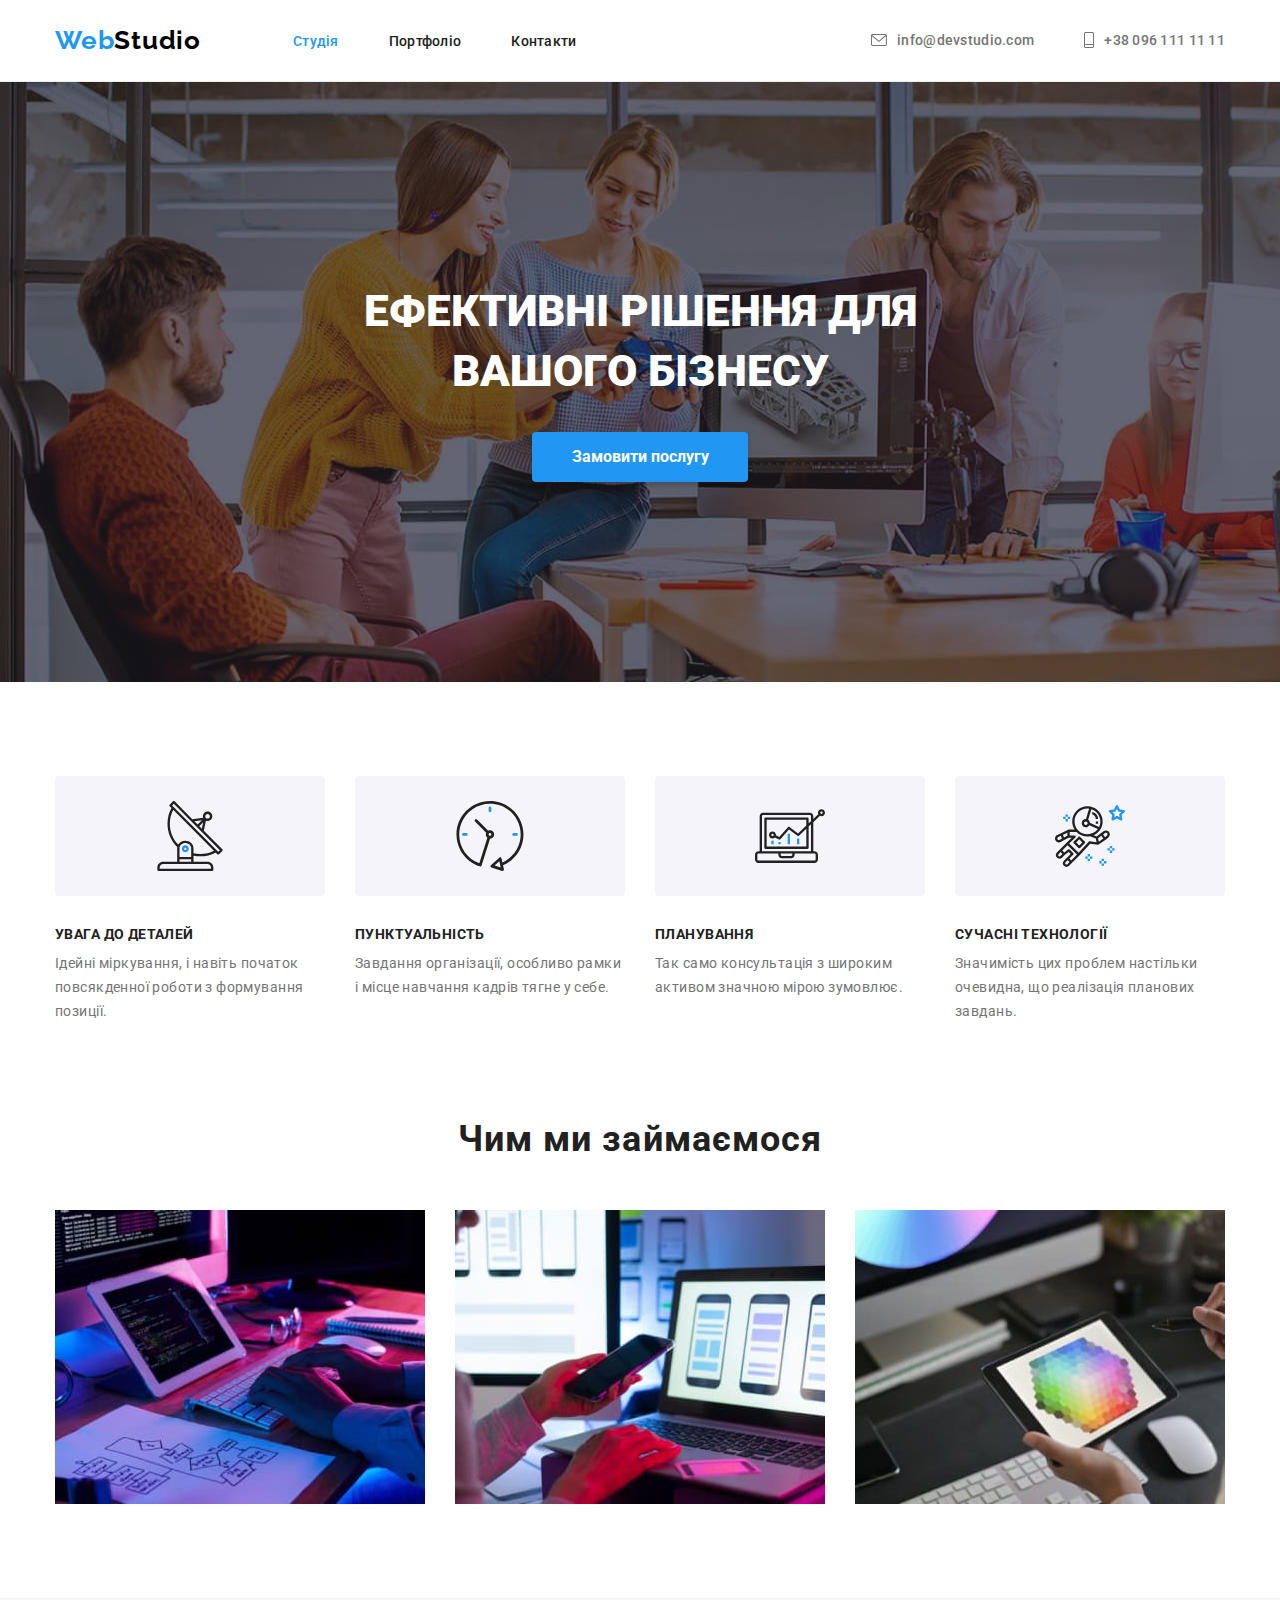
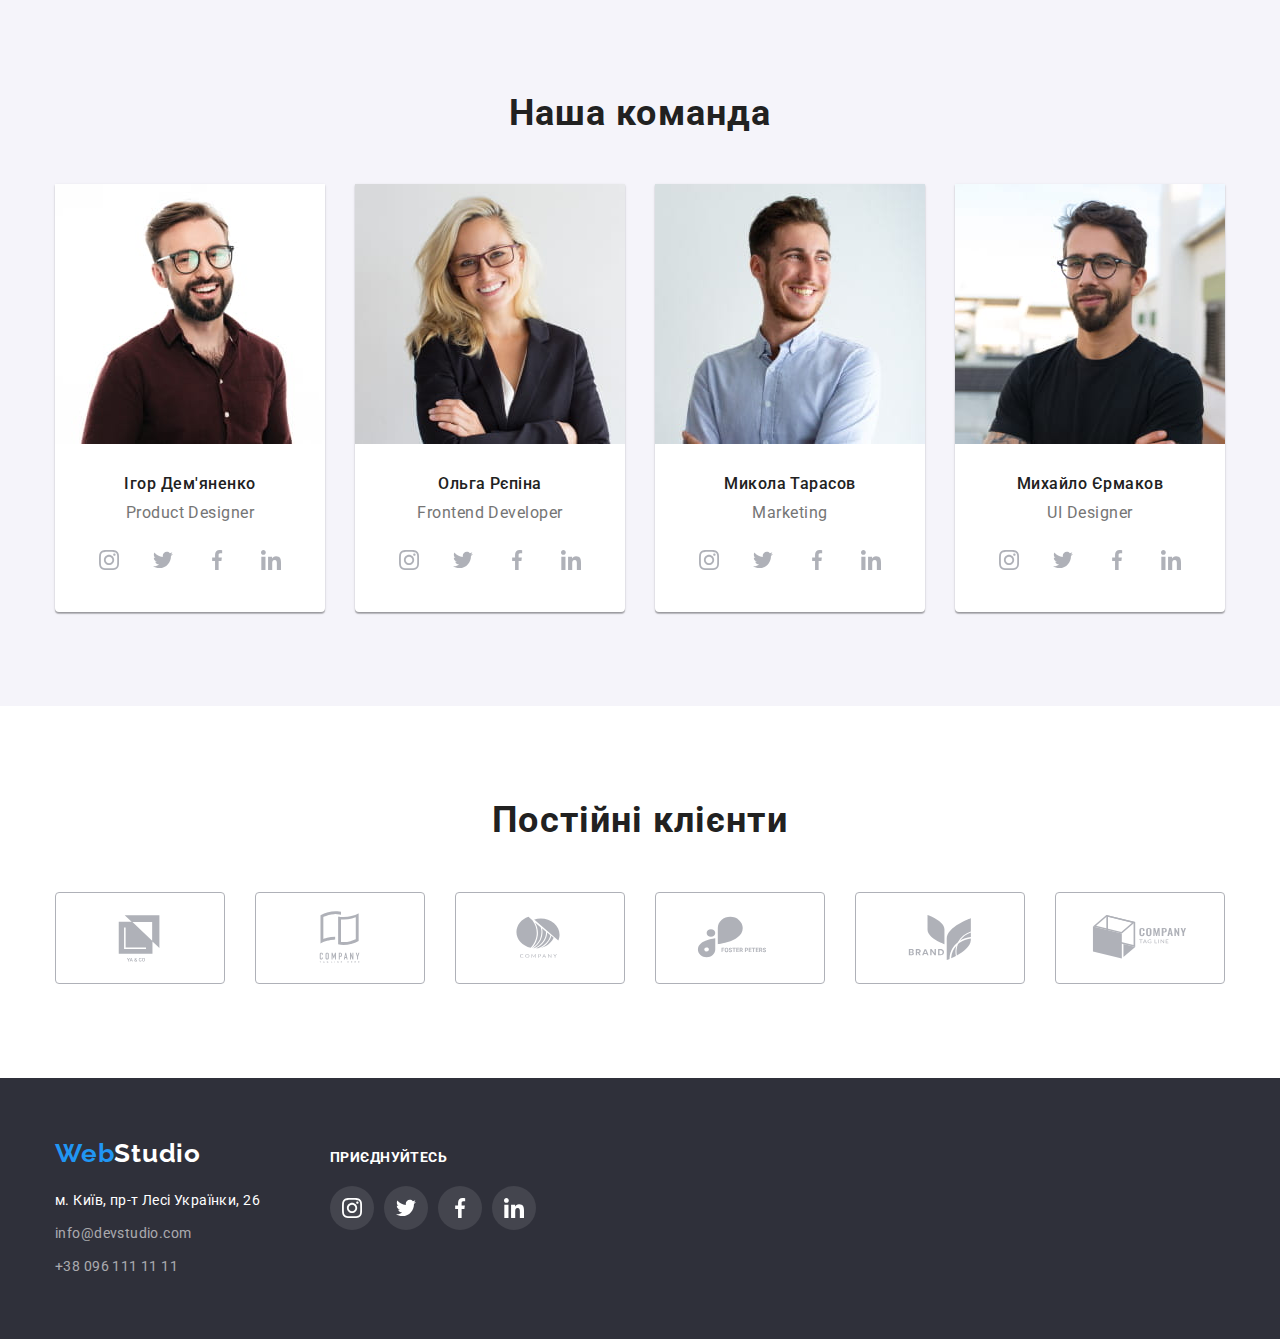
==== index.html @ cf9508d3 "start work" ====
<!DOCTYPE html>
<html lang="uk">
  <head>
    <meta charset="UTF-8" />
    <meta http-equiv="X-UA-Compatible" content="IE=edge" />
    <meta name="viewport" content="width=device-width, initial-scale=1.0" />
    <link rel="preconnect" href="https://fonts.googleapis.com" />
    <link rel="preconnect" href="https://fonts.gstatic.com" crossorigin />
    <link
      href="https://fonts.googleapis.com/css2?family=Raleway:wght@700&family=Roboto:wght@400;500;700;900&display=swap"
      rel="stylesheet"
    />
    <link
      rel="stylesheet"
      href="https://cdnjs.cloudflare.com/ajax/libs/modern-normalize/1.1.0/modern-normalize.min.css
    "
    />
    <link rel="stylesheet" href="./css/styles.css" />
    <title>Студія</title>
  </head>
  <body>
    <header class="header">
      <div class="container header-container">
        <a href="./index.html" class="logo">
          Web<span class="logo-black">Studio</span></a
        >
        <nav class="site-nav">
          <ul class="site-nav-list">
            <li class="site-nav-item">
              <a class="link-current" href="">Студія</a>
            </li>
            <li class="site-nav-item">
              <a class="link" href="./portfolio.html">Портфоліо</a>
            </li>
            <li class="site-nav-item">
              <a class="link" href="#">Контакти</a>
            </li>
          </ul>
        </nav>
        <ul class="site-contacts-list">
          <li class="site-contacts-item">
            <a href="mailto:info@devstudio.com" class="mail">
              <svg class="header-icons" width="16" height="12">
                <use href="./images/icons.svg#icon-envelope"></use>
              </svg>
              info@devstudio.com</a
            >
          </li>
          <li>
            <a href="tel:+380961111111" class="phone">
              <svg class="header-icons" width="10" height="16">
                <use href="./images/icons.svg#icon-phone"></use></svg
              >+38 096 111 11 11</a
            >
          </li>
        </ul>
      </div>
    </header>
    <main>
      <section class="hero overlay-hero">
        <div class="container">
          <h1 class="hero-title">
            Ефективні рішення для <br />
            вашого бізнесу
          </h1>
          <button type="button" class="hero-button">Замовити послугу</button>
        </div>
      </section>
      <section class="features">
        <div class="container">
          <h2 class="features-title">Особливості</h2>
          <ul class="features-list">
            <li class="features-item">
              <div class="icons-box">
                <svg class="features-icons">
                  <use href="./images/icons.svg#icon-antenna"></use>
                </svg>
              </div>
              <h3 class="features-subtitle">УВАГА ДО ДЕТАЛЕЙ</h3>
              <p class="features-text">
                Ідейні міркування, i навіть початок повсякденної роботи з
                формування позиції.
              </p>
            </li>
            <li class="features-item">
              <div class="icons-box">
                <svg class="features-icons">
                  <use href="./images/icons.svg#icon-clock"></use>
                </svg>
              </div>
              <h3 class="features-subtitle">ПУНКТУАЛЬНІСТЬ</h3>
              <p class="features-text">
                Завдання організації, особливо рамки i місце навчання кадрів
                тягне y ceбe.
              </p>
            </li>
            <li class="features-item">
              <div class="icons-box">
                <svg class="features-icons">
                  <use href="./images/icons.svg#icon-diagram"></use>
                </svg>
              </div>
              <h3 class="features-subtitle">ПЛАНУВАННЯ</h3>
              <p class="features-text">
                Так само консультація з широким активом значною мірою зумовлює.
              </p>
            </li>
            <li class="features-item">
              <div class="icons-box">
                <svg class="features-icons">
                  <use href="./images/icons.svg#icon-astronaut"></use>
                </svg>
              </div>
              <h3 class="features-subtitle">СУЧАСНІ ТЕХНОЛОГІЇ</h3>
              <p class="features-text">
                Значимість цих проблем настільки очевидна, що реалізація
                планових завдань.
              </p>
            </li>
          </ul>
        </div>
      </section>
      <section class="activities">
        <div class="container">
          <h2 class="activities-title">Чим ми займаємося</h2>
          <ul class="activities-list">
            <li class="activities-item">
              <img src="./images/img.jpg" alt="процес розробки" width="370" />
            </li>
            <li class="activities-item">
              <img
                src="./images/img2.jpg"
                alt="розробка мобільних додатків"
                width="370"
              />
            </li>
            <li class="activities-item">
              <img src="./images/img3.jpg" alt="розробка дизайну" width="370" />
            </li>
          </ul>
        </div>
      </section>
      <section class="team">
        <div class="container">
          <h2 class="team-title">Наша команда</h2>
          <ul class="team-list">
            <li class="team-item">
              <img
                class="team-img"
                src="./images/imgi.jpg"
                alt="Зображення Ігоря Дем'яненко Product Designer"
                width="270"
              />
              <div class="team-text-wrapper">
                <h3 class="team-subtitle">Ігор Дем'яненко</h3>
                <p class="team-text">Product Designer</p>
                <ul class="team-soc-list">
                  <li class="team-soc-item">
                    <a class="team-soc-link" href="">
                      <svg class="soc-icons" width="20" height="20">
                        <use href="./images/icons.svg#icon-instagram"></use>
                      </svg>
                    </a>
                  </li>
                  <li class="team-soc-item">
                    <a class="team-soc-link" href="">
                      <svg class="soc-icons" width="20" height="20">
                        <use href="./images/icons.svg#icon-twitter"></use>
                      </svg>
                    </a>
                  </li>
                  <li class="team-soc-item">
                    <a class="team-soc-link" href="">
                      <svg class="soc-icons" width="20" height="20">
                        <use href="./images/icons.svg#icon-facebook"></use>
                      </svg>
                    </a>
                  </li>
                  <li class="team-soc-item">
                    <a class="team-soc-link" href="">
                      <svg class="soc-icons" width="20" height="20">
                        <use href="./images/icons.svg#icon-linkedin"></use>
                      </svg>
                    </a>
                  </li>
                </ul>
              </div>
            </li>

            <li class="team-item">
              <img
                class="team-img"
                src="./images/imgo.jpg"
                alt="Зображення Ольги Рєпіної Frontend Developer"
                width="270"
              />
              <div class="team-text-wrapper">
                <h3 class="team-subtitle">Ольга Рєпіна</h3>
                <p class="team-text">Frontend Developer</p>
                <ul class="team-soc-list">
                  <li class="team-soc-item">
                    <a class="team-soc-link" href="">
                      <svg class="soc-icons" width="20" height="20">
                        <use href="./images/icons.svg#icon-instagram"></use>
                      </svg>
                    </a>
                  </li>
                  <li class="team-soc-item">
                    <a class="team-soc-link" href="">
                      <svg class="soc-icons" width="20" height="20">
                        <use href="./images/icons.svg#icon-twitter"></use>
                      </svg>
                    </a>
                  </li>
                  <li class="team-soc-item">
                    <a class="team-soc-link" href="">
                      <svg class="soc-icons" width="20" height="20">
                        <use href="./images/icons.svg#icon-facebook"></use>
                      </svg>
                    </a>
                  </li>
                  <li class="team-soc-item">
                    <a class="team-soc-link" href="">
                      <svg class="soc-icons" width="20" height="20">
                        <use href="./images/icons.svg#icon-linkedin"></use>
                      </svg>
                    </a>
                  </li>
                </ul>
              </div>
            </li>
            <li class="team-item">
              <img
                class="team-img"
                src="./images/imgm.jpg"
                alt="Зображення Миколи Тарасова Marketing"
                width="270"
              />
              <div class="team-text-wrapper">
                <h3 class="team-subtitle">Микола Тарасов</h3>
                <p class="team-text">Marketing</p>
                <ul class="team-soc-list">
                  <li class="team-soc-item">
                    <a class="team-soc-link" href="">
                      <svg class="soc-icons" width="20" height="20">
                        <use href="./images/icons.svg#icon-instagram"></use>
                      </svg>
                    </a>
                  </li>
                  <li class="team-soc-item">
                    <a class="team-soc-link" href="">
                      <svg class="soc-icons" width="20" height="20">
                        <use href="./images/icons.svg#icon-twitter"></use>
                      </svg>
                    </a>
                  </li>
                  <li class="team-soc-item">
                    <a class="team-soc-link" href="">
                      <svg class="soc-icons" width="20" height="20">
                        <use href="./images/icons.svg#icon-facebook"></use>
                      </svg>
                    </a>
                  </li>
                  <li class="team-soc-item">
                    <a class="team-soc-link" href="">
                      <svg class="soc-icons" width="20" height="20">
                        <use href="./images/icons.svg#icon-linkedin"></use>
                      </svg>
                    </a>
                  </li>
                </ul>
              </div>
              
            </li>
            <li class="team-item">
              <img
                class="team-img"
                src="./images/imgme.jpg"
                alt="Зображення Михайла Єрмакова UI Designer"
                width="270"
              />
              <div class="team-text-wrapper">
                <h3 class="team-subtitle">Михайло Єрмаков</h3>
                <p class="team-text">UI Designer</p>
                <ul class="team-soc-list">
                  <li class="team-soc-item">
                    <a class="team-soc-link" href="">
                      <svg class="soc-icons" width="20" height="20">
                        <use href="./images/icons.svg#icon-instagram"></use>
                      </svg>
                    </a>
                  </li>
                  <li class="team-soc-item">
                    <a class="team-soc-link" href="">
                      <svg class="soc-icons" width="20" height="20">
                        <use href="./images/icons.svg#icon-twitter"></use>
                      </svg>
                    </a>
                  </li>
                  <li class="team-soc-item">
                    <a class="team-soc-link" href="">
                      <svg class="soc-icons" width="20" height="20">
                        <use href="./images/icons.svg#icon-facebook"></use>
                      </svg>
                    </a>
                  </li>
                  <li class="team-soc-item">
                    <a class="team-soc-link" href="">
                      <svg class="soc-icons" width="20" height="20">
                        <use href="./images/icons.svg#icon-linkedin"></use>
                      </svg>
                    </a>
                  </li>
                </ul>
              </li>
            </ul>
              </div>
            
        </div>
      </section>
      <section class="regular-customers">
        <div class="container">
          <h2 class="customers-title">Постійні клієнти</h2>
          <ul class="customers-list">
            <li class="customers-item">
              <a class="customers-link" href="">
                <svg class="customers-icons" width="106" height="60">
                  <use href="./images/icons.svg#icon-Ya"></use>
                </svg>
              </a>
            </li>
            <li class="customers-item">
              <a class="customers-link" href="">
                <svg class="customers-icons" width="106" height="60">
                  <use href="./images/icons.svg#icon-company"></use></svg
              ></a>
            </li>
            <li class="customers-item">
              <a class="customers-link" href="">
                <svg class="customers-icons" width="106" height="60">
                  <use href="./images/icons.svg#icon-com"></use></svg
              ></a>
            </li>
            <li class="customers-item">
              <a class="customers-link" href="">
                <svg class="customers-icons" width="106" height="60">
                  <use href="./images/icons.svg#icon-foster"></use></svg
              ></a>
            </li>
            <li class="customers-item">
              <a class="customers-link" href="">
                <svg class="customers-icons" width="106" height="60">
                  <use href="./images/icons.svg#icon-brand"></use></svg
              ></a>
            </li>
            <li class="customers-item">
              <a class="customers-link" href="">
                <svg class="customers-icons" width="106" height="60">
                  <use href="./images/icons.svg#icon-tag"></use></svg
              ></a>
            </li>
          </ul>
        </div>
      </section>
    </main>
    <footer class="footer">
      <div class="container footer-box">
        <div class="footer-address">
          <a href="#" class="logo-footer">
            Web<span class="logo-white">Studio</span>
          </a>
          <address class="address">
            <ul class="addres-list">
              <li class="address-item">
                <a
                  class="map-navigation"
                  href="https://goo.gl/maps/qJkLGdFSGxie5VtJ8"
                  target="_blank"
                  rel="nooopener noreferrer"
                >
                  <span class="adr-text"
                    >м. Київ, пр-т Лесі Українки, 26</span
                  ></a
                >
              </li>
              <li class="address-item">
                <a class="mail-footer" href="mailto:info@devstudio.com"
                  >info@devstudio.com</a
                >
              </li>
              <li class="address-item">
                <a class="phone-footer" href="tel:+380961111111"
                  >+38 096 111 11 11</a
                >
              </li>
            </ul>
          </address>
        </div>
        <div class="footer-soc-box">
          <p class="soc-footer-text">приєднуйтесь</p>
          <ul class="soc-footer-list">
            <li class="soc-footer-item">
              <a class="soc-footer-link" href="">
                <svg class="soc-icons-footer" width="20" height="20">
                  <use href="./images/icons.svg#icon-instagram"></use></svg
              ></a>
            </li>
            <li class="soc-footer-item">
              <a class="soc-footer-link" href="">
                <svg class="soc-icons-footer" width="20" height="20">
                  <use href="./images/icons.svg#icon-twitter"></use></svg
              ></a>
            </li>
            <li class="soc-footer-item">
              <a class="soc-footer-link" href=""
                ><svg class="soc-icons-footer" width="20" height="20">
                  <use href="./images/icons.svg#icon-facebook"></use></svg
              ></a>
            </li>
            <li class="soc-footer-item">
              <a class="soc-footer-link" href=""
                ><svg class="soc-icons-footer" width="20" height="20">
                  <use href="./images/icons.svg#icon-linkedin"></use></svg
              ></a>
            </li>
          </ul>
        </div>
      </div>
    </footer>
  </body>
</html>
---- css/styles.css ----
:root {
  --primary-text-color: #757575;
  --secondary-text-color: #212121;
  --white-color: #ffffff;
  --blue-color: #2196f3;
  --footer-text-colors: rgba(255, 255, 255, 0.6);
  --background-color-hero-footer: #2f303a;
  --main-background-color: #ffffff;
  --backgrount-color-team: #f5f4fa;
  --backgrount-btn-active: #188ce8;
  --border-header: #ececec;
  --border-portfolio-pictures: #eeeeee;
  --link-icons-color: #afb1b8;
  --footer-background-icons: rgba(255, 255, 255, 0.1);
}
/* -----------------BODY------------------------- */
h1,
h2,
h3,
h4,
h5,
h6,
p {
  margin: 0;
}
ul {
  list-style: none;
  margin: 0;
  padding: 0;
}

body {
  font-family: "Roboto", sans-serif;
  color: var(--primary-text-color);
  background-color: var(--main-background-color);
}
li {
  list-style-type: none;
}
img {
  display: block;
  max-width: 100%;
  height: auto;
}
.container {
  width: 1200px;
  margin: 0 auto;
  padding-left: 15px;
  padding-right: 15px;
}
/* -----------------HEADER--------------------------- */
.header {
  background-color: var(--white-color);
  border-bottom: 1px solid var(--border-header);
}
.container.header-container {
  display: flex;
  align-items: center;
}
.site-nav {
  margin-right: auto;
}
.site-nav-list {
  display: flex;
  gap: 50px;
  text-align: center;
}
.site-contacts-list {
  display: flex;
  gap: 50px;
  margin-left: auto;
}
.logo {
  color: var(--blue-color);
  padding-top: 25px;
  padding-bottom: 25px;
  margin-right: 92px;

  font-family: "Raleway", sans-serif;
  font-weight: 700;
  font-size: 26px;
  line-height: 1.1923;
  letter-spacing: 0.03em;
  text-decoration-line: none;
}
.logo-black {
  color: #000000;
}
.link {
  color: var(--secondary-text-color);
  font-weight: 500;
  font-size: 14px;
  line-height: 1.1428;
  letter-spacing: 0.02em;
  text-decoration-line: none;
}
.site-nav-item > .link {
  display: block;
  padding-bottom: 32px;
  padding-top: 32px;
}
.site-nav .link:hover,
.site-nav .link:focus {
  color: var(--blue-color);
}

.site-nav .link-current {
  color: var(--blue-color);
  padding-bottom: 32px;
  padding-top: 32px;
  display: block;

  text-decoration-line: none;
  font-weight: 500;
  font-size: 14px;
  line-height: 1.1428;
  letter-spacing: 0.02em;
}

.phone,
.mail {
  color: var(--primary-text-color);

  display: flex;
  align-items: center;
  justify-content: center;
  width: 100%;
  height: 100%;
  padding-top: 32px;
  padding-bottom: 32px;

  font-weight: 500;
  font-size: 14px;
  line-height: 1.1428;
  letter-spacing: 0.02em;
  text-decoration-line: none;
}
.header-icons {
  fill: currentColor;
  margin-right: 10px;
}
.mail:hover .header-icons,
.mail:focus .header-icons {
  fill: var(--blue-color);
}

.mail:hover {
  color: var(--blue-color);
}
.phone:hover .header-icons,
.phone:focus .header-icons {
  fill: var(--blue-color);
}

.phone:hover {
  color: var(--blue-color);
}

.phone:focus {
  color: var(--blue-color);
}
.mail:focus {
  color: var(--blue-color);
}
/* -----------------------SECTION HERO------------------ */
.hero {
  background-color: var(--background-color-hero-footer);
  text-align: center;
  padding-top: 200px;
  padding-bottom: 200px;
}
.overlay-hero {
  max-width: 1600px;
  margin-left: auto;
  margin-right: auto;
  background-image: linear-gradient(
      rgba(47, 48, 58, 0.4),
      rgba(47, 48, 58, 0.4)
    ),
    url(../images/Imgherobackground.jpg);
  background-size: cover;
}
.hero-title {
  color: var(--white-color);
  margin-bottom: 30px;

  font-family: "Roboto";
  font-weight: 900;
  font-size: 44px;
  text-transform: uppercase;
  line-height: 1.3636;
}
.hero-button {
  color: var(--white-color);
  padding: 10px 32px;
  min-width: 216px;

  font-family: inherit;
  font-weight: 700;
  font-size: 16px;
  line-height: 1.875;
  cursor: pointer;

  background: var(--blue-color);
  box-shadow: 0px 4px 4px rgba(0, 0, 0, 0.15);
  border-radius: 4px;
  border: 0ch;
}
.hero-button:hover,
.hero-button:focus {
  background-color: var(--backgrount-btn-active);
}
/* ----------------SECTION FEATURES----------------- */
.features {
  padding-top: 94px;
  padding-bottom: 94px;
}
/* visually-hidden */
.features-title {
  position: absolute;
  width: 1px;
  height: 1px;
  margin: -1px;
  border: 0;
  padding: 0;
  white-space: nowrap;
  clip-path: inset(100%);
  clip: rect(0 0 0 0);
  overflow: hidden;
}
.features-list {
  display: flex;
  gap: 30px;
}
.features-item {
  flex-basis: calc((100% - 90px) / 4);
}
.icons-box {
  display: flex;
  align-items: center;
  justify-content: center;
  margin-bottom: 30px;
  width: 270px;
  height: 120px;
  background: var(--backgrount-color-team);

  border-radius: 4px;
}
.features-icons {
  width: 70px;
  height: 70px;
  display: block;
}
.features-subtitle {
  color: var(--secondary-text-color);
  margin-bottom: 10px;

  font-size: 14px;
  line-height: 1.1428;
  letter-spacing: 0.03em;
  text-transform: uppercase;
}
.features-text {
  color: var(--primary-text-color);

  font-size: 14px;
  line-height: 1.7142;
  letter-spacing: 0.03em;
}

/* ------------SECTION ACTIVITIES----------------------- */
.activities {
  padding-bottom: 94px;
}
.activities-title {
  color: var(--secondary-text-color);
  margin-bottom: 50px;

  font-size: 36px;
  line-height: 1.1666;
  text-align: center;
  letter-spacing: 0.03em;
}
.activities-list {
  display: flex;
  gap: 30px;
}
.activities-item {
  flex-basis: calc((100% - 60px) / 3);
}

/* -------------SECTION OUR TEAM---------------------------- */
.team {
  background-color: var(--backgrount-color-team);
  padding-top: 94px;
  padding-bottom: 94px;
}
.team-title {
  color: var(--secondary-text-color);

  margin-bottom: 50px;
  font-size: 36px;
  line-height: 1.1666;
  text-align: center;
  letter-spacing: 0.03em;
}
.team-list {
  display: flex;
  gap: 30px;
  margin-left: auto;
  margin-right: auto;
}
.team-item {
  flex-basis: calc((100% - 90px) / 4);
}
.team-text-wrapper {
  padding-bottom: 30px;
  padding-top: 30px;
  padding-right: 32px;
  padding-left: 32px;
}
.team-soc-list {
  display: flex;
  justify-content: center;
  gap: 10px;
}
.team-soc-item {
  width: 44px;
  height: 44px;
}
.team-soc-link {
  width: 100%;
  height: 100%;
  background-color: var(--white-color);
  border-radius: 50%;
  display: flex;
  align-items: center;
  justify-content: center;
}
.team-soc-link:hover,
.team-soc-link:focus {
  background-color: var(--blue-color);
}
.team-soc-link:hover .soc-icons {
  fill: var(--white-color);
}
.team-soc-link:focus .soc-icons {
  fill: var(--white-color);
}
.soc-icons {
  fill: var(--link-icons-color);
}
.team-item {
  box-shadow: 0px 1px 3px rgba(0, 0, 0, 0.12), 0px 1px 1px rgba(0, 0, 0, 0.14),
    0px 2px 1px rgba(0, 0, 0, 0.2);
  border-radius: 0px 0px 4px 4px;
}
.team-list > .team-item {
  background-color: var(--white-color);
}
.team-subtitle {
  color: var(--secondary-text-color);
  margin-bottom: 10px;

  font-weight: 500;
  font-size: 16px;
  line-height: 1.1875;
  text-align: center;
  letter-spacing: 0.03em;
}
.team-text {
  font-size: 16px;
  line-height: 1.1875;
  text-align: center;
  letter-spacing: 0.03em;
  margin-bottom: 16px;
}
/* ---------------regular-customers-------- */
.regular-customers {
  padding-top: 94px;
  padding-bottom: 94px;
}
.customers-title {
  color: var(--secondary-text-color);

  font-weight: 700;
  font-size: 36px;
  line-height: 1.16;
  text-align: center;
  letter-spacing: 0.03em;
  margin-bottom: 50px;
}
.customers-list {
  display: flex;
  gap: 30px;
}
.customers-item {
  background-color: var(--white-color);
  width: 170px;
  height: 92px;
  border: 1px solid #afb1b8;
  border-radius: 4px;
}
.customers-item:hover {
  border-color: var(--blue-color);
}

.customers-link {
  color: var(--link-icons-color);
  width: 100%;
  height: 100%;
  display: flex;
  align-items: center;
  justify-content: center;
}
.customers-link:hover,
.customers-link:focus {
  color: var(--blue-color);
}
.customers-icons {
  fill: currentColor;
}
/* ---------------FOOTER--------------------- */
.footer {
  background-color: var(--background-color-hero-footer);
  padding-top: 60px;
  padding-bottom: 60px;
}
.logo-footer {
  color: var(--blue-color);
  display: block;
  margin-bottom: 20px;

  font-family: "Raleway", sans-serif;
  font-weight: 700;
  font-size: 26px;
  line-height: 1.1923;
  letter-spacing: 0.03em;
  text-decoration-line: none;
}
.logo-white {
  color: var(--white-color);
}
.address {
  font-family: "Roboto";
  font-style: normal;
  font-size: 14px;
  line-height: 1.7142;
  letter-spacing: 0.03em;
}
.adr-text {
  color: var(--white-color);
  display: block;
  margin-bottom: 9px;
}
.map-navigation {
  margin-bottom: 9px;
  text-decoration-line: none;
}
.adr-text:hover,
.adr-text:focus {
  color: var(--blue-color);
}
.address-item > .phone-footer {
  color: var(--footer-text-colors);
  text-decoration: none;
}
.address-item > .mail-footer {
  color: var(--footer-text-colors);
  text-decoration-line: none;
}
.mail-footer {
  display: block;
  margin-bottom: 9px;
}
.mail-footer:hover {
  color: var(--blue-color);
}
.phone-footer:hover {
  color: var(--blue-color);
}
.footer-box {
  display: flex;
  align-items: baseline;
  justify-content: flex-start;
}
.footer-soc-box {
  margin-left: 70px;
}

.soc-footer-text {
  margin-bottom: 20px;
  color: var(--white-color);
  font-weight: 700;
  font-size: 14px;
  line-height: 1.14;
  letter-spacing: 0.03em;
  text-transform: uppercase;
}
.soc-footer-list {
  display: flex;
  align-items: center;
  justify-content: center;
  gap: 10px;
}
.soc-footer-item {
  height: 44px;
  width: 44px;
}
.soc-footer-link {
  width: 100%;
  height: 100%;
  background-color: var(--footer-background-icons);
  border-radius: 50%;
  display: flex;
  align-items: center;
  justify-content: center;
}
.soc-footer-link:hover,
.soc-footer-link:focus {
  background-color: var(--blue-color);
}
.soc-icons-footer {
  fill: var(--white-color);
}
/* --------------PORTFOLIO-------------- */

.main-portfolio {
  background-color: var(--main-background-color);
  padding-top: 94px;
  padding-bottom: 94px;
}
.portfolio-title {
  position: absolute;
  width: 1px;
  height: 1px;
  margin: -1px;
  border: 0;
  padding: 0;
  white-space: nowrap;
  clip-path: inset(100%);
  clip: rect(0 0 0 0);
  overflow: hidden;
}
.portfolio-btn-list {
  display: flex;
  gap: 8px;
  justify-content: center;
  margin-bottom: 34px;
}
.portfolio-btn {
  text-align: center;
  color: var(--secondary-text-color);
  min-width: 73px;
  padding: 6px 25px;
  font-family: inherit;
  font-weight: 500;
  font-size: 16px;
  line-height: 1.625;
  border: 0ch;
  letter-spacing: 0.03em;
  cursor: pointer;
  border-radius: 4px;
}
.portfolio-btn:hover,
.portfolio-btn:focus {
  color: var(--white-color);
  background-color: var(--blue-color);
  box-shadow: 0px 3px 1px rgba(0, 0, 0, 0.1), 0px 1px 2px rgba(0, 0, 0, 0.08),
    0px 2px 2px rgba(0, 0, 0, 0.12);
}

.examples-list {
  display: flex;
  flex-wrap: wrap;
  gap: 30px;
}

.examples-list-item {
  background-color: var(--white-color);
  flex-basis: calc((100% - 60px) / 3);
}

.examples-subtitle {
  font-size: 18px;
  line-height: 2;
  letter-spacing: 0.06em;
  color: var(--secondary-text-color);
}
.examples-link {
  text-decoration: none;
  display: block;
}
.examples-link:hover {
  box-shadow: 0px 1px 1px rgba(0, 0, 0, 0.12), 0px 4px 4px rgba(0, 0, 0, 0.06),
    1px 4px 6px rgba(0, 0, 0, 0.16);
}
.examples-text {
  color: var(--primary-text-color);
  font-size: 16px;
  line-height: 1.875;
  letter-spacing: 0.03em;
}
.portfolio-wrapper {
  padding: 20px 24px;
  border: 1px solid var(--border-portfolio-pictures);
}
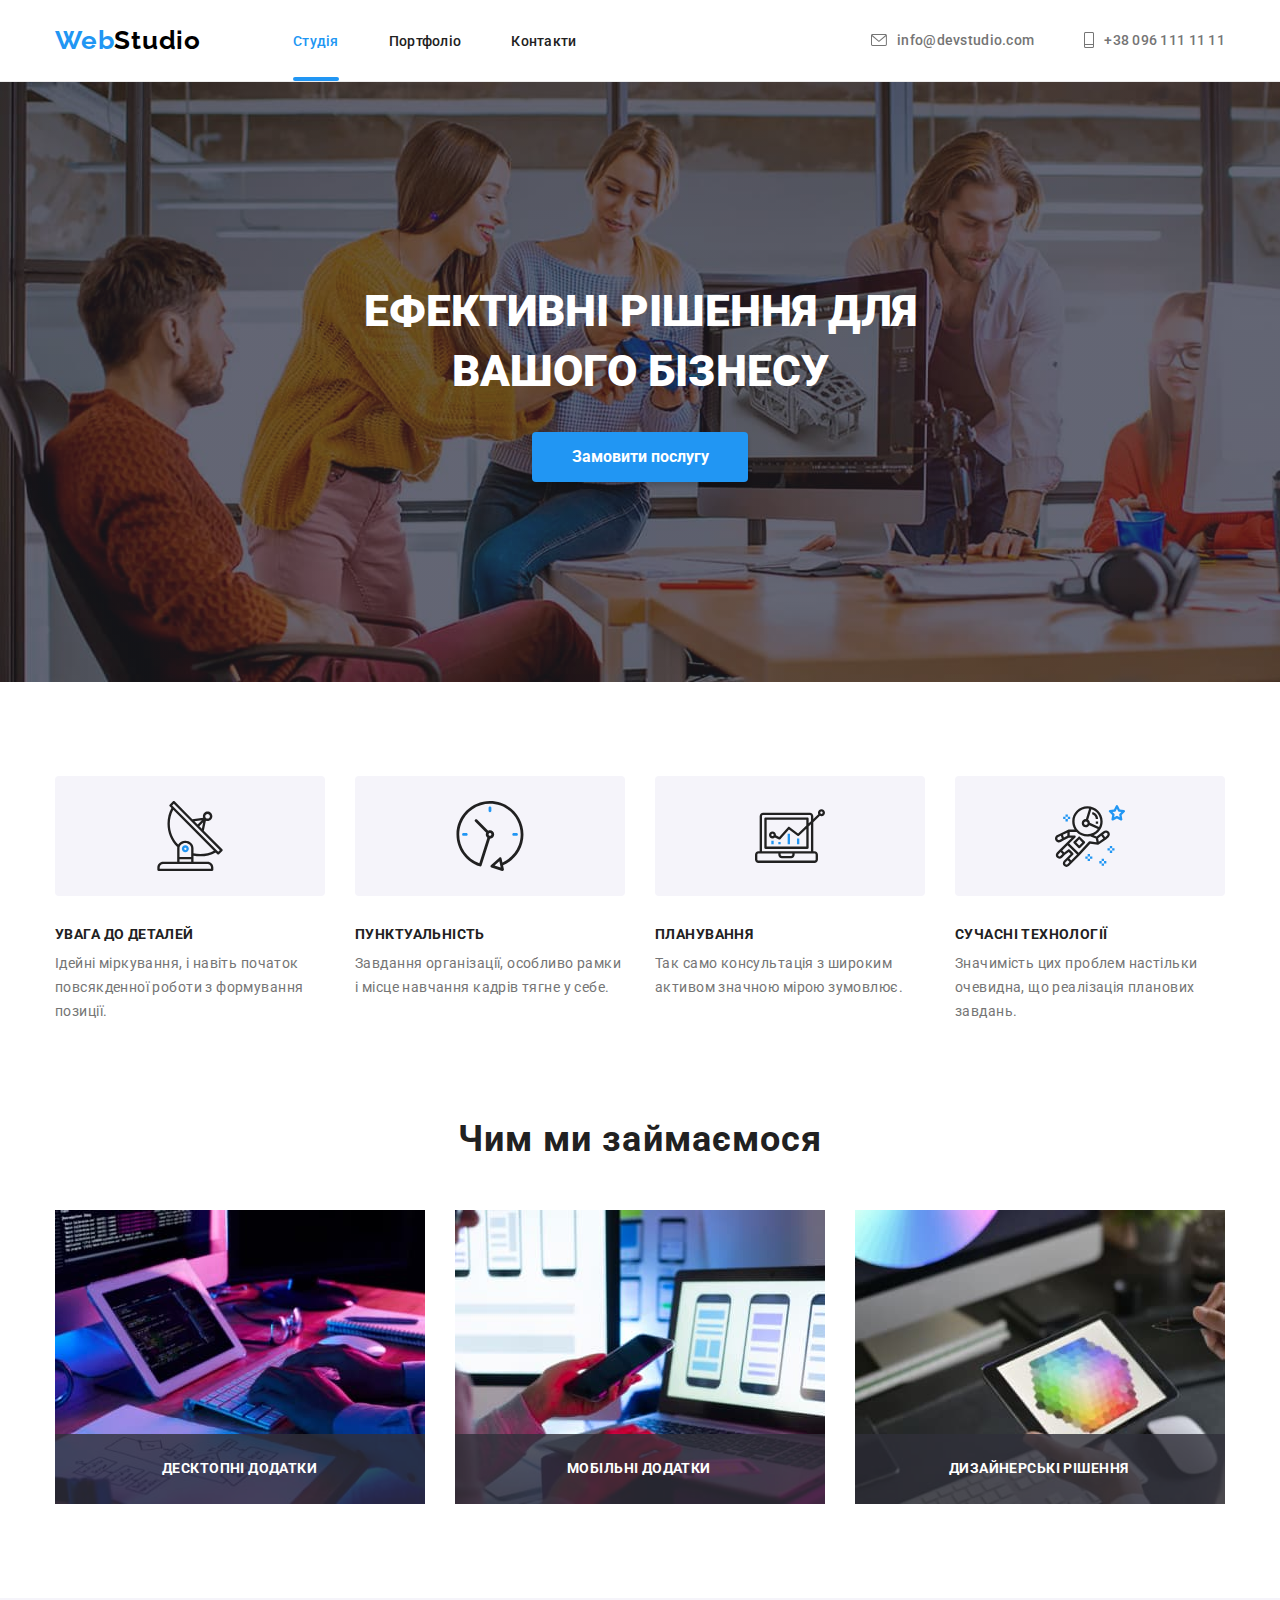
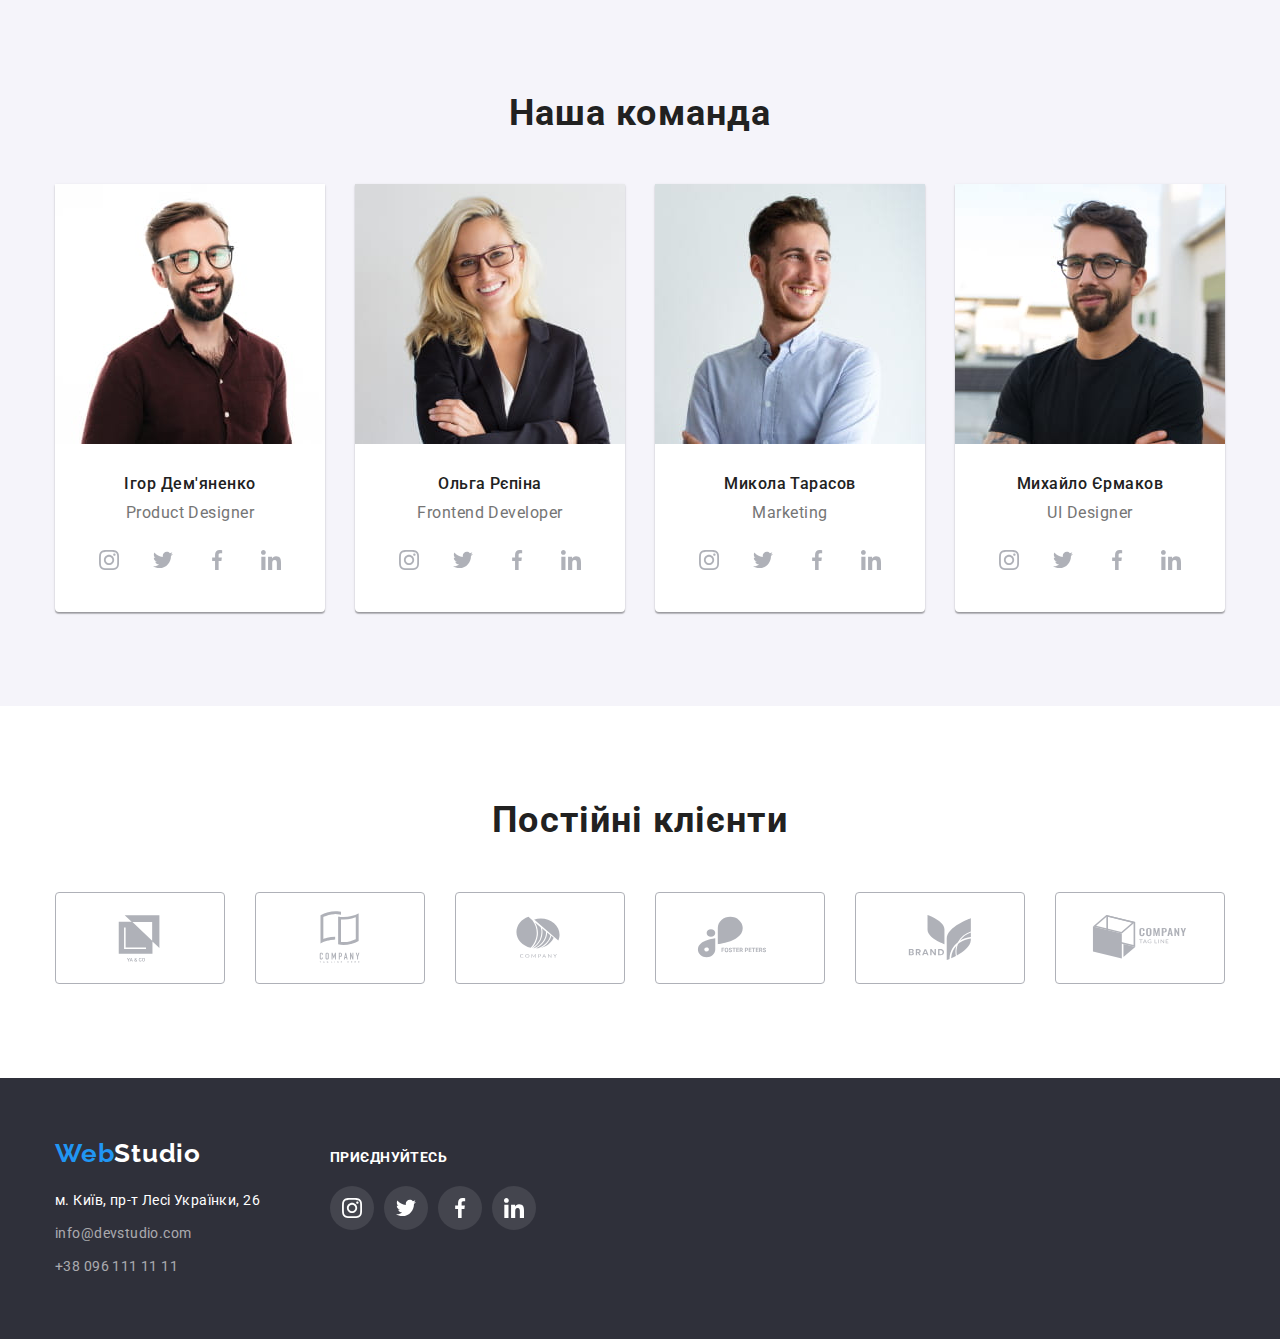
==== commit 9a0f14aa: "homework5" ====
--- a/index.html
+++ b/index.html
@@ -63,7 +63,7 @@
             Ефективні рішення для <br />
             вашого бізнесу
           </h1>
-          <button type="button" class="hero-button">Замовити послугу</button>
+          <button type="button" class="hero-button" data-modal-open>Замовити послугу</button>
         </div>
       </section>
       <section class="features">
@@ -126,6 +126,7 @@
           <ul class="activities-list">
             <li class="activities-item">
               <img src="./images/img.jpg" alt="процес розробки" width="370" />
+              <p class="activities-text text-one">Десктопні додатки</p>
             </li>
             <li class="activities-item">
               <img
@@ -133,9 +134,11 @@
                 alt="розробка мобільних додатків"
                 width="370"
               />
+              <p class="activities-text text-two">Мобільні додатки</p>
             </li>
             <li class="activities-item">
               <img src="./images/img3.jpg" alt="розробка дизайну" width="370" />
+              <p class="activities-text text-three">Дизайнерські рішення</p>
             </li>
           </ul>
         </div>
@@ -427,5 +430,16 @@
         </div>
       </div>
     </footer>
+    <div class="backdrop is-hidden" data-modal>
+      <div class="modal">
+        <button class="modal-close" type="button" data-modal-close>
+          <svg class="modal-icons" width="11" height="11">
+            <use href="./images/icons.svg#icon-close-btn"  ></use>
+
+          </svg>
+        </button>
+      </div>
+    </div>
+    <script src="./js/modal.js"></script>
   </body>
 </html>
--- a/css/styles.css
+++ b/css/styles.css
@@ -12,6 +12,7 @@
   --border-portfolio-pictures: #eeeeee;
   --link-icons-color: #afb1b8;
   --footer-background-icons: rgba(255, 255, 255, 0.1);
+  --transition-timing-function: cubic-bezier(0.4, 0, 0.2, 1);
 }
 /* -----------------BODY------------------------- */
 h1,
@@ -93,6 +94,10 @@
   line-height: 1.1428;
   letter-spacing: 0.02em;
   text-decoration-line: none;
+
+  transition: color;
+  transition-duration: 250ms;
+  transition-timing-function: var(--transition-timing-function);
 }
 .site-nav-item > .link {
   display: block;
@@ -105,6 +110,8 @@
 }
 
 .site-nav .link-current {
+  position: relative;
+
   color: var(--blue-color);
   padding-bottom: 32px;
   padding-top: 32px;
@@ -115,8 +122,22 @@
   font-size: 14px;
   line-height: 1.1428;
   letter-spacing: 0.02em;
-}
-
+
+  transition: color;
+  transition-duration: 250ms;
+  transition-timing-function: var(--transition-timing-function);
+}
+.site-nav .link-current::after {
+  position: absolute;
+  bottom: -1px;
+
+  content: "";
+  display: block;
+  width: 100%;
+  height: 4px;
+  background-color: var(--blue-color);
+  border-radius: 2px;
+}
 .phone,
 .mail {
   color: var(--primary-text-color);
@@ -134,6 +155,10 @@
   line-height: 1.1428;
   letter-spacing: 0.02em;
   text-decoration-line: none;
+
+  transition: color;
+  transition-duration: 250ms;
+  transition-timing-function: var(--transition-timing-function);
 }
 .header-icons {
   fill: currentColor;
@@ -205,6 +230,10 @@
   box-shadow: 0px 4px 4px rgba(0, 0, 0, 0.15);
   border-radius: 4px;
   border: 0ch;
+
+  transition: background-color;
+  transition-duration: 250ms;
+  transition-timing-function: var(--transition-timing-function);
 }
 .hero-button:hover,
 .hero-button:focus {
@@ -287,8 +316,37 @@
 }
 .activities-item {
   flex-basis: calc((100% - 60px) / 3);
-}
-
+  position: relative;
+}
+
+.activities-text {
+  padding-top: 27px;
+  padding-bottom: 27px;
+  position: absolute;
+  bottom: 0;
+  width: 100%;
+  font-weight: 700;
+  font-size: 14px;
+  line-height: 1.14;
+
+  letter-spacing: 0.03em;
+  text-transform: uppercase;
+
+  color: var(--white-color);
+  background: rgba(47, 48, 58, 0.8);
+}
+.text-one {
+  padding-left: 107px;
+  padding-right: 107px;
+}
+.text-two {
+  padding-left: 112px;
+  padding-right: 112px;
+}
+.text-three {
+  padding-left: 94px;
+  padding-right: 94px;
+}
 /* -------------SECTION OUR TEAM---------------------------- */
 .team {
   background-color: var(--backgrount-color-team);
@@ -336,6 +394,10 @@
   display: flex;
   align-items: center;
   justify-content: center;
+
+  transition: background-color;
+  transition-duration: 250ms;
+  transition-timing-function: var(--transition-timing-function);
 }
 .team-soc-link:hover,
 .team-soc-link:focus {
@@ -349,6 +411,9 @@
 }
 .soc-icons {
   fill: var(--link-icons-color);
+  transition: fill;
+  transition-duration: 250ms;
+  transition-timing-function: var(--transition-timing-function);
 }
 .team-item {
   box-shadow: 0px 1px 3px rgba(0, 0, 0, 0.12), 0px 1px 1px rgba(0, 0, 0, 0.14),
@@ -400,6 +465,10 @@
   height: 92px;
   border: 1px solid #afb1b8;
   border-radius: 4px;
+
+  transition: border-color;
+  transition-duration: 250ms;
+  transition-timing-function: var(--transition-timing-function);
 }
 .customers-item:hover {
   border-color: var(--blue-color);
@@ -412,6 +481,10 @@
   display: flex;
   align-items: center;
   justify-content: center;
+
+  transition: color;
+  transition-duration: 250ms;
+  transition-timing-function: var(--transition-timing-function);
 }
 .customers-link:hover,
 .customers-link:focus {
@@ -419,6 +492,10 @@
 }
 .customers-icons {
   fill: currentColor;
+
+  transition: fill;
+  transition-duration: 250ms;
+  transition-timing-function: var(--transition-timing-function);
 }
 /* ---------------FOOTER--------------------- */
 .footer {
@@ -452,6 +529,10 @@
   color: var(--white-color);
   display: block;
   margin-bottom: 9px;
+
+  transition: color;
+  transition-duration: 250ms;
+  transition-timing-function: var(--transition-timing-function);
 }
 .map-navigation {
   margin-bottom: 9px;
@@ -472,6 +553,13 @@
 .mail-footer {
   display: block;
   margin-bottom: 9px;
+}
+
+.mail-footer,
+.phone-footer {
+  transition: color;
+  transition-duration: 250ms;
+  transition-timing-function: var(--transition-timing-function);
 }
 .mail-footer:hover {
   color: var(--blue-color);
@@ -515,6 +603,10 @@
   display: flex;
   align-items: center;
   justify-content: center;
+
+  transition: color;
+  transition-duration: 250ms;
+  transition-timing-function: var(--transition-timing-function);
 }
 .soc-footer-link:hover,
 .soc-footer-link:focus {
@@ -561,6 +653,10 @@
   letter-spacing: 0.03em;
   cursor: pointer;
   border-radius: 4px;
+
+  transition: color 250ms var(--transition-timing-function),
+    background-color 250ms var(--transition-timing-function),
+    box-shadow 250ms var(--transition-timing-function);
 }
 .portfolio-btn:hover,
 .portfolio-btn:focus {
@@ -580,6 +676,9 @@
   background-color: var(--white-color);
   flex-basis: calc((100% - 60px) / 3);
 }
+.examples-list-item:hover .examples-text-overlay {
+  transform: translateY(0);
+}
 
 .examples-subtitle {
   font-size: 18px;
@@ -587,9 +686,35 @@
   letter-spacing: 0.06em;
   color: var(--secondary-text-color);
 }
+.examples-text-overlay {
+  position: absolute;
+  top: 0;
+  padding: 24px 63px;
+  height: 100%;
+  font-size: 18px;
+  line-height: 1.55;
+
+  letter-spacing: 0.03em;
+
+  color: var(--white-color);
+  background: rgba(33, 150, 243, 0.9);
+  transform: translateY(100%);
+
+  transition: transform;
+  transition-duration: 250ms;
+  transition-timing-function: var(--transition-timing-function);
+}
+.examples-thumb {
+  position: relative;
+  overflow: hidden;
+}
 .examples-link {
   text-decoration: none;
   display: block;
+
+  transition: box-shadow;
+  transition-duration: 250ms;
+  transition-timing-function: var(--transition-timing-function);
 }
 .examples-link:hover {
   box-shadow: 0px 1px 1px rgba(0, 0, 0, 0.12), 0px 4px 4px rgba(0, 0, 0, 0.06),
@@ -605,3 +730,52 @@
   padding: 20px 24px;
   border: 1px solid var(--border-portfolio-pictures);
 }
+/* --------MODAL----------------- */
+.backdrop {
+  position: fixed;
+  top: 0;
+  width: 100%;
+  height: 100%;
+  background-color: rgba(0, 0, 0, 0.2);
+
+  transition: visibility 250ms var(--transition-timing-function),
+    opacity 250ms var(--transition-timing-function);
+}
+.backdrop.is-hidden .modal {
+  transform: translate(-50%, -50%) scale(0);
+}
+.modal {
+  position: absolute;
+  width: 528px;
+  min-height: 581px;
+  background-color: var(--white-color);
+  border-radius: 4px;
+
+  transform: translate(-50%, -50%) scale(1);
+  transition: transform 250ms var(--transition-timing-function);
+  top: 50%;
+  left: 50%;
+}
+.modal-close {
+  position: absolute;
+  right: 8px;
+  top: 8px;
+  display: flex;
+  justify-content: center;
+  align-items: center;
+  width: 30px;
+  height: 30px;
+  border-radius: 50%;
+
+  background: #ffffff;
+  border: 1px solid rgba(0, 0, 0, 0.1);
+  cursor: pointer;
+}
+.modal-icons {
+  display: block;
+}
+.is-hidden {
+  opacity: 0;
+  visibility: hidden;
+  pointer-events: none;
+}
